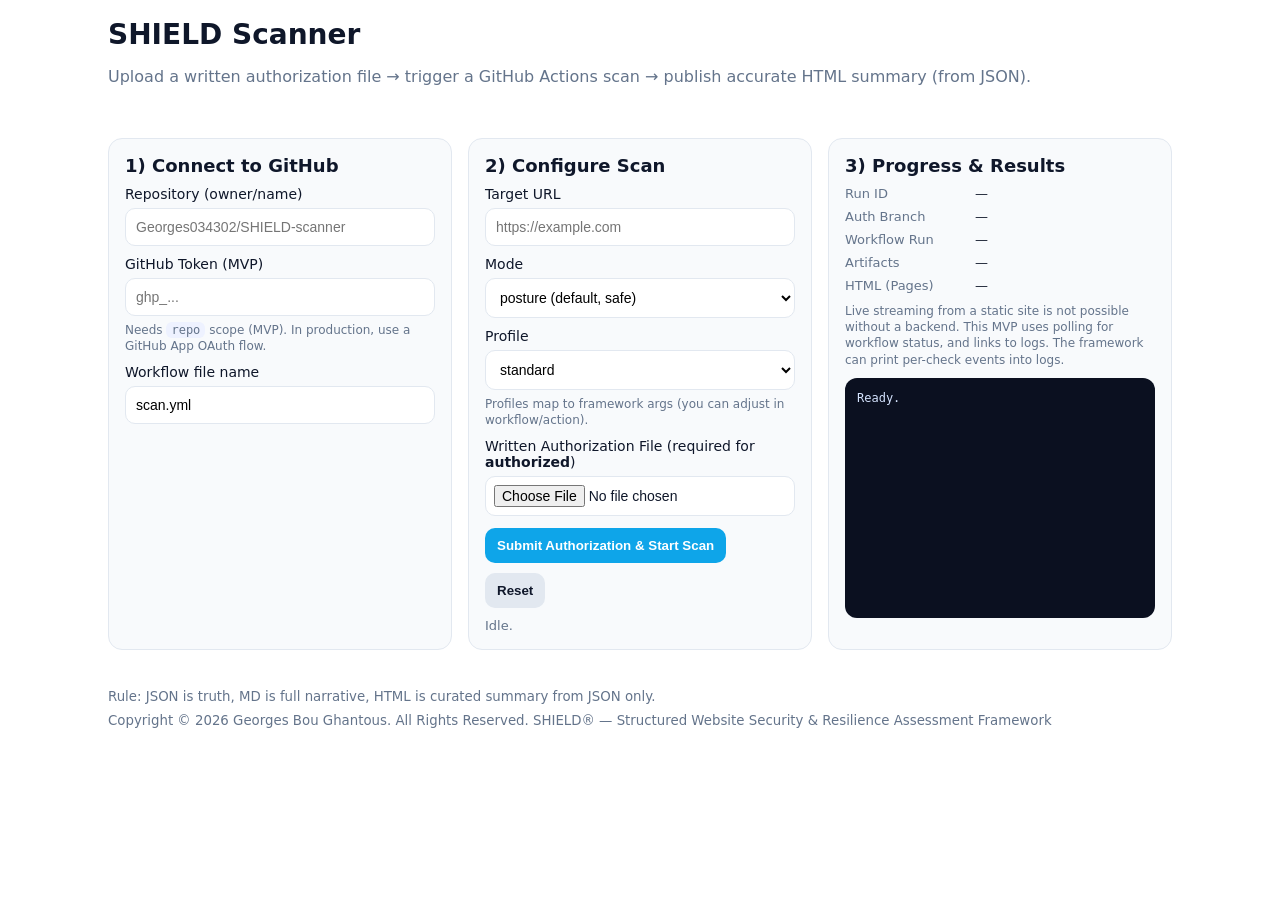
==== site/index.html @ 2886217d "SHIELD v1.0" ====
<!doctype html>
<!-- 
  Copyright © 2026 Georges Bou Ghantous. All Rights Reserved.
  SHIELD® — Structured Website Security & Resilience Assessment Framework
  This file is part of SHIELD Scanner and is subject to the terms of the
  All Rights Reserved license included in the LICENSE file.
-->
<html lang="en">
<head>
  <meta charset="utf-8" />
  <meta name="viewport" content="width=device-width, initial-scale=1" />
  <title>SHIELD Scanner</title>
  <link rel="stylesheet" href="./styles.css" />
</head>
<body>
  <header class="wrap">
    <h1>SHIELD Scanner</h1>
    <p class="muted">
      Upload a written authorization file → trigger a GitHub Actions scan → publish accurate HTML summary (from JSON).
    </p>
  </header>

  <main class="wrap grid">
    <section class="card">
      <h2>1) Connect to GitHub</h2>
      <label>
        Repository (owner/name)
        <input id="repo" placeholder="Georges034302/SHIELD-scanner" />
      </label>

      <label>
        GitHub Token (MVP)
        <input id="token" type="password" placeholder="ghp_..." />
        <div class="hint">Needs <code>repo</code> scope (MVP). In production, use a GitHub App OAuth flow.</div>
      </label>

      <label>
        Workflow file name
        <input id="workflow" value="scan.yml" />
      </label>
    </section>

    <section class="card">
      <h2>2) Configure Scan</h2>
      <label>
        Target URL
        <input id="targetUrl" placeholder="https://example.com" />
      </label>

      <label>
        Mode
        <select id="mode">
          <option value="posture" selected>posture (default, safe)</option>
          <option value="authorized">authorized (requires written authorization + risk flag)</option>
        </select>
      </label>

      <label>
        Profile
        <select id="profile">
          <option value="standard" selected>standard</option>
          <option value="quick">quick</option>
          <option value="deep">deep</option>
        </select>
        <div class="hint">Profiles map to framework args (you can adjust in workflow/action).</div>
      </label>

      <label class="file">
        Written Authorization File (required for <b>authorized</b>)
        <input id="authFile" type="file" accept=".pdf,.txt,.doc,.docx,.png,.jpg,.jpeg" />
      </label>

      <div class="row">
        <button id="startBtn">Submit Authorization & Start Scan</button>
        <button id="resetBtn" class="secondary">Reset</button>
      </div>

      <div id="status" class="status muted">Idle.</div>
    </section>

    <section class="card">
      <h2>3) Progress & Results</h2>

      <div class="kv">
        <div class="k">Run ID</div><div class="v" id="runId">—</div>
        <div class="k">Auth Branch</div><div class="v" id="authBranch">—</div>
        <div class="k">Workflow Run</div><div class="v" id="runLink">—</div>
        <div class="k">Artifacts</div><div class="v" id="artifactsLink">—</div>
        <div class="k">HTML (Pages)</div><div class="v" id="pagesLink">—</div>
      </div>

      <div class="hint">
        Live streaming from a static site is not possible without a backend.
        This MVP uses polling for workflow status, and links to logs. The framework can print per-check events into logs.
      </div>

      <pre id="log" class="log">Waiting…</pre>
    </section>
  </main>

  <footer class="wrap muted">
    <small>
      Rule: JSON is truth, MD is full narrative, HTML is curated summary from JSON only.
    </small>
    <small style="display:block;margin-top:8px">
      Copyright © 2026 Georges Bou Ghantous. All Rights Reserved. SHIELD® — Structured Website Security & Resilience Assessment Framework
    </small>
  </footer>

  <script src="./app.js"></script>
</body>
</html>
---- site/styles.css ----
/**
 * Copyright © 2026 Georges Bou Ghantous. All Rights Reserved.
 * SHIELD® — Structured Website Security & Resilience Assessment Framework
 * This file is part of SHIELD Scanner and is subject to the terms of the
 * All Rights Reserved license included in the LICENSE file.
 */

:root{
  --bg:#ffffff;
  --fg:#0f172a;
  --muted:#64748b;
  --card:#f8fafc;
  --border:#e2e8f0;
  --btn:#0ea5e9;
  --btn2:#e2e8f0;
}

*{box-sizing:border-box}
body{
  margin:0;
  font-family: system-ui, -apple-system, Segoe UI, Roboto, Arial, sans-serif;
  color:var(--fg);
  background:var(--bg);
}
.wrap{max-width:1100px;margin:0 auto;padding:18px;}
.grid{display:grid;grid-template-columns:repeat(auto-fit,minmax(320px,1fr));gap:16px;}
.card{
  background:var(--card);
  border:1px solid var(--border);
  border-radius:14px;
  padding:16px;
}
h1{margin:0 0 6px 0;font-size:28px;}
h2{margin:0 0 10px 0;font-size:18px;}
label{display:block;margin:10px 0;font-size:14px;}
input, select{
  width:100%;
  margin-top:6px;
  padding:10px 10px;
  border:1px solid var(--border);
  border-radius:10px;
  font-size:14px;
  background:#fff;
}
.file input{padding:8px;}
.row{display:flex;gap:10px;margin-top:12px;flex-wrap:wrap;}
button{
  border:0;
  background:var(--btn);
  color:white;
  padding:10px 12px;
  border-radius:10px;
  font-weight:600;
  cursor:pointer;
}
button.secondary{
  background:var(--btn2);
  color:var(--fg);
}
button:disabled{opacity:.6;cursor:not-allowed;}
.muted{color:var(--muted);}
.hint{font-size:12px;color:var(--muted);margin-top:6px;line-height:1.35}
.status{margin-top:10px;font-size:13px;}
.kv{display:grid;grid-template-columns:120px 1fr;gap:8px 10px;font-size:13px;margin:10px 0;}
.k{color:var(--muted);}
.v a{color:var(--btn);text-decoration:none;}
.log{
  margin:10px 0 0 0;
  background:#0b1020;
  color:#d6e4ff;
  border-radius:12px;
  padding:12px;
  height:240px;
  overflow:auto;
  font-size:12px;
  line-height:1.35;
}
code{background:#eef2ff;padding:1px 5px;border-radius:6px;}
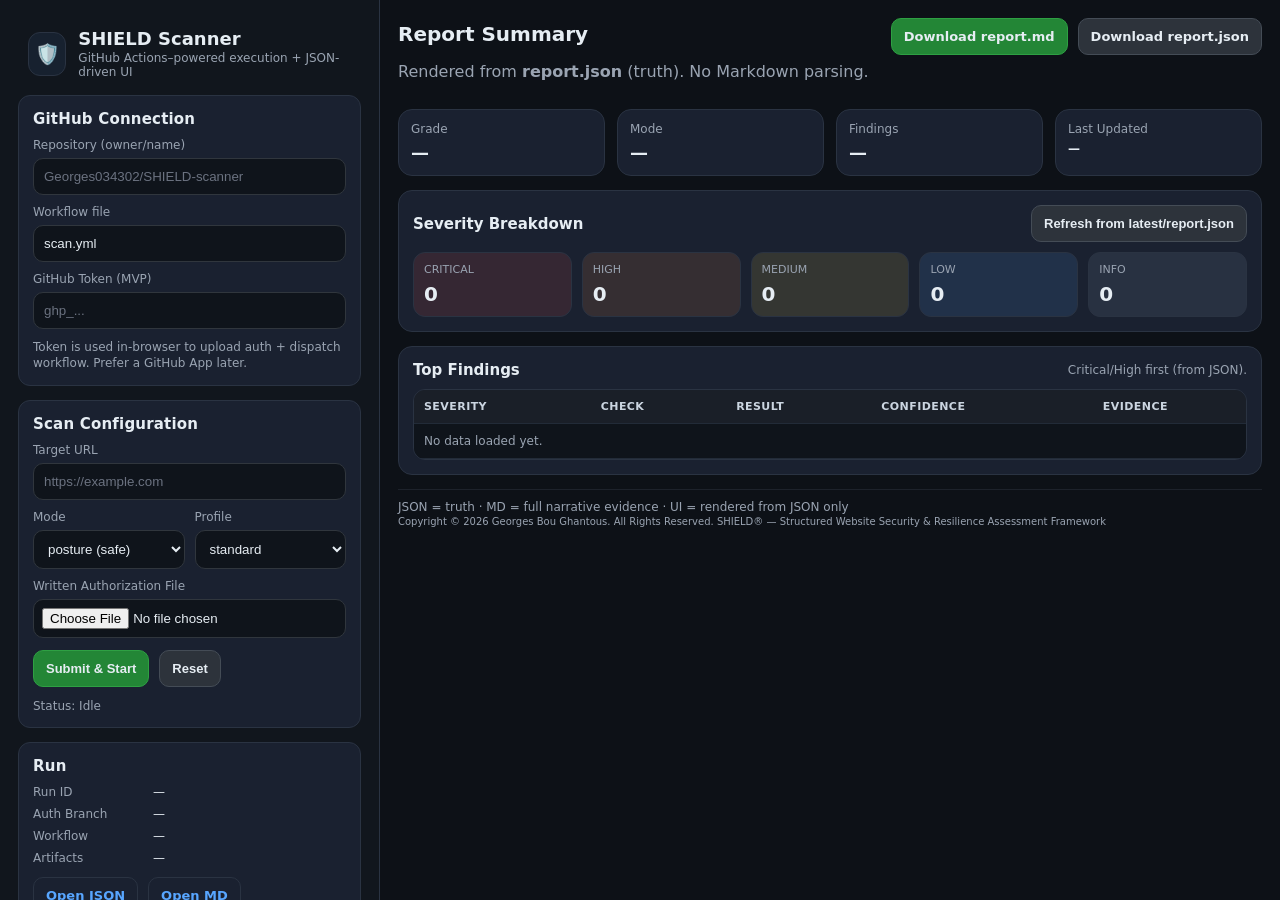
==== commit 05ac4a6a: "UI v1.0 - Production-ready scanner interface" ====
--- a/site/index.html
+++ b/site/index.html
@@ -7,106 +7,210 @@
 -->
 <html lang="en">
 <head>
-  <meta charset="utf-8" />
-  <meta name="viewport" content="width=device-width, initial-scale=1" />
+  <meta charset="UTF-8" />
   <title>SHIELD Scanner</title>
-  <link rel="stylesheet" href="./styles.css" />
+  <meta name="viewport" content="width=device-width, initial-scale=1.0" />
+  <link rel="stylesheet" href="styles.css" />
 </head>
+
 <body>
-  <header class="wrap">
-    <h1>SHIELD Scanner</h1>
-    <p class="muted">
-      Upload a written authorization file → trigger a GitHub Actions scan → publish accurate HTML summary (from JSON).
-    </p>
-  </header>
-
-  <main class="wrap grid">
-    <section class="card">
-      <h2>1) Connect to GitHub</h2>
-      <label>
-        Repository (owner/name)
-        <input id="repo" placeholder="Georges034302/SHIELD-scanner" />
-      </label>
-
-      <label>
-        GitHub Token (MVP)
+  <div class="main-container">
+
+    <!-- Sidebar -->
+    <aside class="sidebar">
+      <div class="brand">
+        <div class="brand-mark">🛡️</div>
+        <div class="brand-text">
+          <div class="brand-title">SHIELD Scanner</div>
+          <div class="brand-sub">GitHub Actions–powered execution + JSON-driven UI</div>
+        </div>
+      </div>
+
+      <!-- GitHub Connection -->
+      <section class="card">
+        <h2>GitHub Connection</h2>
+
+        <label for="repo">Repository (owner/name)</label>
+        <input id="repo" type="text" placeholder="Georges034302/SHIELD-scanner" />
+
+        <label for="workflow">Workflow file</label>
+        <input id="workflow" type="text" value="scan.yml" />
+
+        <label for="token">GitHub Token (MVP)</label>
         <input id="token" type="password" placeholder="ghp_..." />
-        <div class="hint">Needs <code>repo</code> scope (MVP). In production, use a GitHub App OAuth flow.</div>
-      </label>
-
-      <label>
-        Workflow file name
-        <input id="workflow" value="scan.yml" />
-      </label>
-    </section>
-
-    <section class="card">
-      <h2>2) Configure Scan</h2>
-      <label>
-        Target URL
-        <input id="targetUrl" placeholder="https://example.com" />
-      </label>
-
-      <label>
-        Mode
-        <select id="mode">
-          <option value="posture" selected>posture (default, safe)</option>
-          <option value="authorized">authorized (requires written authorization + risk flag)</option>
-        </select>
-      </label>
-
-      <label>
-        Profile
-        <select id="profile">
-          <option value="standard" selected>standard</option>
-          <option value="quick">quick</option>
-          <option value="deep">deep</option>
-        </select>
-        <div class="hint">Profiles map to framework args (you can adjust in workflow/action).</div>
-      </label>
-
-      <label class="file">
-        Written Authorization File (required for <b>authorized</b>)
-        <input id="authFile" type="file" accept=".pdf,.txt,.doc,.docx,.png,.jpg,.jpeg" />
-      </label>
-
-      <div class="row">
-        <button id="startBtn">Submit Authorization & Start Scan</button>
-        <button id="resetBtn" class="secondary">Reset</button>
+
+        <div class="note">
+          Token is used in-browser to upload auth + dispatch workflow.
+          Prefer a GitHub App later.
+        </div>
+      </section>
+
+      <!-- Scan Config -->
+      <section class="card">
+        <h2>Scan Configuration</h2>
+
+        <label for="targetUrl">Target URL</label>
+        <input id="targetUrl" type="url" placeholder="https://example.com" />
+
+        <div class="two-col">
+          <div>
+            <label for="mode">Mode</label>
+            <select id="mode">
+              <option value="posture" selected>posture (safe)</option>
+              <option value="authorized">authorized (requires auth)</option>
+            </select>
+          </div>
+
+          <div>
+            <label for="profile">Profile</label>
+            <select id="profile">
+              <option value="quick">quick</option>
+              <option value="standard" selected>standard</option>
+              <option value="deep">deep</option>
+            </select>
+          </div>
+        </div>
+
+        <label for="authFile">Written Authorization File</label>
+        <input id="authFile" type="file" class="file" accept=".pdf,.txt,.doc,.docx,.png,.jpg,.jpeg" />
+
+        <div class="buttons-row">
+          <button id="startBtn" class="btn primary">Submit & Start</button>
+          <button id="resetBtn" class="btn">Reset</button>
+        </div>
+
+        <p id="status" class="status">Status: Idle</p>
+      </section>
+
+      <!-- Run Links -->
+      <section class="card">
+        <h2>Run</h2>
+        <div class="kv">
+          <div class="k">Run ID</div><div class="v" id="runId">—</div>
+          <div class="k">Auth Branch</div><div class="v" id="authBranch">—</div>
+          <div class="k">Workflow</div><div class="v" id="runLink">—</div>
+          <div class="k">Artifacts</div><div class="v" id="artifactsLink">—</div>
+        </div>
+
+        <div class="buttons-row">
+          <a id="openLatestJson" class="btn link" href="latest/report.json" target="_blank" rel="noreferrer">Open JSON</a>
+          <a id="openLatestMd" class="btn link" href="latest/report.md" target="_blank" rel="noreferrer">Open MD</a>
+        </div>
+
+        <div class="note">
+          The UI renders summary from <code>latest/report.json</code>. Markdown is for download only.
+        </div>
+      </section>
+
+      <!-- Console -->
+      <section class="card">
+        <h2>Console</h2>
+        <pre id="log" class="log">Waiting…</pre>
+      </section>
+    </aside>
+
+    <!-- Main Content -->
+    <main class="content">
+
+      <!-- Header -->
+      <div class="content-head">
+        <div>
+          <h1>Report Summary</h1>
+          <p class="muted">
+            Rendered from <b>report.json</b> (truth). No Markdown parsing.
+          </p>
+        </div>
+
+        <div class="download-row">
+          <a class="btn primary" id="downloadMd" href="latest/report.md" download>Download report.md</a>
+          <a class="btn" id="downloadJson" href="latest/report.json" download>Download report.json</a>
+        </div>
       </div>
 
-      <div id="status" class="status muted">Idle.</div>
-    </section>
-
-    <section class="card">
-      <h2>3) Progress & Results</h2>
-
-      <div class="kv">
-        <div class="k">Run ID</div><div class="v" id="runId">—</div>
-        <div class="k">Auth Branch</div><div class="v" id="authBranch">—</div>
-        <div class="k">Workflow Run</div><div class="v" id="runLink">—</div>
-        <div class="k">Artifacts</div><div class="v" id="artifactsLink">—</div>
-        <div class="k">HTML (Pages)</div><div class="v" id="pagesLink">—</div>
+      <!-- Summary cards -->
+      <div class="cards">
+        <div class="summary-card">
+          <div class="k">Grade</div>
+          <div class="v" id="sumGrade">—</div>
+        </div>
+        <div class="summary-card">
+          <div class="k">Mode</div>
+          <div class="v" id="sumMode">—</div>
+        </div>
+        <div class="summary-card">
+          <div class="k">Findings</div>
+          <div class="v" id="sumFindings">—</div>
+        </div>
+        <div class="summary-card">
+          <div class="k">Last Updated</div>
+          <div class="v small" id="sumUpdated">—</div>
+        </div>
       </div>
 
-      <div class="hint">
-        Live streaming from a static site is not possible without a backend.
-        This MVP uses polling for workflow status, and links to logs. The framework can print per-check events into logs.
-      </div>
-
-      <pre id="log" class="log">Waiting…</pre>
-    </section>
-  </main>
-
-  <footer class="wrap muted">
-    <small>
-      Rule: JSON is truth, MD is full narrative, HTML is curated summary from JSON only.
-    </small>
-    <small style="display:block;margin-top:8px">
-      Copyright © 2026 Georges Bou Ghantous. All Rights Reserved. SHIELD® — Structured Website Security & Resilience Assessment Framework
-    </small>
-  </footer>
-
-  <script src="./app.js"></script>
+      <!-- Severity breakdown -->
+      <section class="panel">
+        <div class="panel-head">
+          <h2>Severity Breakdown</h2>
+          <button id="refreshBtn" class="btn">Refresh from latest/report.json</button>
+        </div>
+        <div class="sev-grid">
+          <div class="sev-card crit">
+            <div class="k">CRITICAL</div>
+            <div class="v" id="sevCritical">0</div>
+          </div>
+          <div class="sev-card high">
+            <div class="k">HIGH</div>
+            <div class="v" id="sevHigh">0</div>
+          </div>
+          <div class="sev-card med">
+            <div class="k">MEDIUM</div>
+            <div class="v" id="sevMedium">0</div>
+          </div>
+          <div class="sev-card low">
+            <div class="k">LOW</div>
+            <div class="v" id="sevLow">0</div>
+          </div>
+          <div class="sev-card info">
+            <div class="k">INFO</div>
+            <div class="v" id="sevInfo">0</div>
+          </div>
+        </div>
+      </section>
+
+      <!-- Top findings -->
+      <section class="panel">
+        <div class="panel-head">
+          <h2>Top Findings</h2>
+          <div class="muted small">Critical/High first (from JSON).</div>
+        </div>
+
+        <div class="table-wrap">
+          <table class="table" id="findingsTable">
+            <thead>
+              <tr>
+                <th>Severity</th>
+                <th>Check</th>
+                <th>Result</th>
+                <th>Confidence</th>
+                <th>Evidence</th>
+              </tr>
+            </thead>
+            <tbody id="findingsTbody">
+              <tr><td colspan="5" class="muted">No data loaded yet.</td></tr>
+            </tbody>
+          </table>
+        </div>
+      </section>
+
+      <footer class="footer">
+        <span>JSON = truth · MD = full narrative evidence · UI = rendered from JSON only</span>
+        <br>
+        <small>Copyright © 2026 Georges Bou Ghantous. All Rights Reserved. SHIELD® — Structured Website Security & Resilience Assessment Framework</small>
+      </footer>
+
+    </main>
+  </div>
+
+  <script type="module" src="app.js"></script>
 </body>
 </html>
--- a/site/styles.css
+++ b/site/styles.css
@@ -1,78 +1,348 @@
-/**
- * Copyright © 2026 Georges Bou Ghantous. All Rights Reserved.
- * SHIELD® — Structured Website Security & Resilience Assessment Framework
- * This file is part of SHIELD Scanner and is subject to the terms of the
- * All Rights Reserved license included in the LICENSE file.
- */
-
+/* ===== Theme ===== */
 :root{
-  --bg:#ffffff;
-  --fg:#0f172a;
-  --muted:#64748b;
-  --card:#f8fafc;
-  --border:#e2e8f0;
-  --btn:#0ea5e9;
-  --btn2:#e2e8f0;
-}
-
-*{box-sizing:border-box}
+  --bg: #0d1117;
+  --panel: #11161d;
+  --card: #1a2130;
+  --border: #2a3342;
+  --text: #e6edf3;
+  --muted: #9aa4b2;
+
+  --btn: #2d333b;
+  --btn-border: #444c56;
+
+  --primary: #238636;
+  --primary-border: #2ea043;
+
+  --danger: #da3633;
+  --danger-border: #f85149;
+
+  --link: #58a6ff;
+
+  --crit-bg: rgba(248, 81, 73, 0.12);
+  --high-bg: rgba(251, 143, 68, 0.12);
+  --med-bg: rgba(245, 200, 66, 0.12);
+  --low-bg: rgba(88, 166, 255, 0.12);
+  --info-bg: rgba(148, 163, 184, 0.12);
+}
+
+*{ box-sizing:border-box; }
+html,body{ height:100%; }
 body{
   margin:0;
+  background:var(--bg);
+  color:var(--text);
   font-family: system-ui, -apple-system, Segoe UI, Roboto, Arial, sans-serif;
-  color:var(--fg);
-  background:var(--bg);
-}
-.wrap{max-width:1100px;margin:0 auto;padding:18px;}
-.grid{display:grid;grid-template-columns:repeat(auto-fit,minmax(320px,1fr));gap:16px;}
+}
+
+/* ===== Layout ===== */
+.main-container{
+  display:flex;
+  height:100vh;
+  overflow:hidden;
+}
+
+/* ===== Sidebar ===== */
+.sidebar{
+  width: 380px;
+  min-width: 340px;
+  background: var(--panel);
+  padding: 18px;
+  overflow-y:auto;
+  border-right: 1px solid var(--border);
+}
+
+.brand{
+  display:flex;
+  gap:12px;
+  align-items:center;
+  padding: 10px 10px 16px 10px;
+}
+.brand-mark{
+  width:44px;
+  height:44px;
+  border-radius: 12px;
+  display:flex;
+  align-items:center;
+  justify-content:center;
+  background: rgba(88,166,255,0.08);
+  border: 1px solid var(--border);
+  font-size: 20px;
+}
+.brand-title{ font-weight: 800; font-size: 18px; }
+.brand-sub{ color: var(--muted); font-size: 12px; margin-top: 2px; }
+
+/* ===== Cards ===== */
 .card{
-  background:var(--card);
-  border:1px solid var(--border);
-  border-radius:14px;
-  padding:16px;
-}
-h1{margin:0 0 6px 0;font-size:28px;}
-h2{margin:0 0 10px 0;font-size:18px;}
-label{display:block;margin:10px 0;font-size:14px;}
+  background: var(--card);
+  padding: 14px;
+  border-radius: 12px;
+  margin-bottom: 14px;
+  border: 1px solid var(--border);
+}
+
+.card h2{
+  margin:0 0 10px 0;
+  font-size: 15px;
+  letter-spacing: .2px;
+}
+
+label{
+  display:block;
+  margin: 10px 0 6px 0;
+  font-size: 12px;
+  color: var(--muted);
+}
+
 input, select{
+  width: 100%;
+  padding: 10px 10px;
+  background: #0f141b;
+  border: 1px solid #30363d;
+  border-radius: 10px;
+  color: var(--text);
+  outline: none;
+}
+
+input::placeholder{ color: #6b7280; }
+
+.file{
+  padding: 8px;
+}
+
+.two-col{
+  display:grid;
+  grid-template-columns: 1fr 1fr;
+  gap: 10px;
+}
+
+.note{
+  margin-top: 10px;
+  color: var(--muted);
+  font-size: 12px;
+  line-height: 1.35;
+}
+
+.status{
+  margin: 12px 0 0 0;
+  font-size: 12px;
+  color: var(--muted);
+}
+
+/* ===== Buttons ===== */
+.buttons-row{
+  margin-top: 12px;
+  display:flex;
+  gap: 10px;
+  flex-wrap: wrap;
+}
+
+.btn{
+  display:inline-flex;
+  align-items:center;
+  justify-content:center;
+  gap:8px;
+  padding: 10px 12px;
+  background: var(--btn);
+  border: 1px solid var(--btn-border);
+  border-radius: 10px;
+  cursor:pointer;
+  color: var(--text);
+  font-size: 13px;
+  font-weight: 700;
+  text-decoration: none;
+}
+
+.btn:hover{ background:#3a424d; }
+
+.btn.primary{
+  background: var(--primary);
+  border-color: var(--primary-border);
+}
+
+.btn.primary:hover{ background:#2ea043; }
+
+.btn.danger{
+  background: var(--danger);
+  border-color: var(--danger-border);
+}
+
+.btn.link{
+  background: transparent;
+  border-color: var(--border);
+  color: var(--link);
+}
+.btn.link:hover{
+  background: rgba(88,166,255,0.08);
+}
+
+.kv{
+  display:grid;
+  grid-template-columns: 110px 1fr;
+  gap: 8px 10px;
+  margin-top: 8px;
+  font-size: 12px;
+}
+.k{ color: var(--muted); }
+.v{ color: var(--text); word-break: break-word; }
+.v a{ color: var(--link); text-decoration:none; }
+
+/* ===== Console ===== */
+.log{
+  margin: 10px 0 0 0;
+  background: #0b1020;
+  color: #d6e4ff;
+  border-radius: 12px;
+  padding: 12px;
+  height: 220px;
+  overflow:auto;
+  font-size: 12px;
+  line-height: 1.35;
+  border: 1px solid rgba(88,166,255,0.12);
+}
+
+/* ===== Content ===== */
+.content{
+  flex:1;
+  padding: 18px 18px 10px 18px;
+  overflow-y:auto;
+}
+
+.content-head{
+  display:flex;
+  align-items:flex-start;
+  justify-content:space-between;
+  gap: 14px;
+  margin-bottom: 12px;
+}
+
+h1{
+  margin: 4px 0 4px 0;
+  font-size: 20px;
+}
+.muted{ color: var(--muted); }
+.small{ font-size: 12px; }
+
+.download-row{
+  display:flex;
+  gap: 10px;
+  flex-wrap:wrap;
+  justify-content:flex-end;
+}
+
+/* Summary cards */
+.cards{
+  display:grid;
+  grid-template-columns: repeat(auto-fit, minmax(190px, 1fr));
+  gap: 12px;
+  margin: 10px 0 14px 0;
+}
+
+.summary-card{
+  background: var(--card);
+  border: 1px solid var(--border);
+  border-radius: 14px;
+  padding: 12px;
+}
+.summary-card .k{ font-size: 12px; color: var(--muted); }
+.summary-card .v{ font-size: 18px; font-weight: 900; margin-top: 6px; }
+.summary-card .v.small{ font-size: 12px; font-weight: 700; }
+
+/* Panels */
+.panel{
+  background: var(--card);
+  border: 1px solid var(--border);
+  border-radius: 14px;
+  padding: 14px;
+  margin-bottom: 14px;
+}
+
+.panel-head{
+  display:flex;
+  align-items:center;
+  justify-content:space-between;
+  gap: 12px;
+  margin-bottom: 10px;
+}
+.panel h2{ margin:0; font-size: 15px; }
+
+/* Severity cards */
+.sev-grid{
+  display:grid;
+  grid-template-columns: repeat(auto-fit, minmax(150px, 1fr));
+  gap: 10px;
+}
+
+.sev-card{
+  border: 1px solid var(--border);
+  border-radius: 12px;
+  padding: 10px;
+  background: rgba(148,163,184,0.06);
+}
+.sev-card .k{ font-size: 11px; color: var(--muted); }
+.sev-card .v{ font-size: 20px; font-weight: 900; margin-top: 6px; }
+
+.sev-card.crit{ background: var(--crit-bg); }
+.sev-card.high{ background: var(--high-bg); }
+.sev-card.med{ background: var(--med-bg); }
+.sev-card.low{ background: var(--low-bg); }
+.sev-card.info{ background: var(--info-bg); }
+
+/* Table */
+.table-wrap{
+  overflow:auto;
+  border-radius: 12px;
+  border: 1px solid var(--border);
+}
+
+.table{
   width:100%;
-  margin-top:6px;
-  padding:10px 10px;
-  border:1px solid var(--border);
-  border-radius:10px;
-  font-size:14px;
-  background:#fff;
-}
-.file input{padding:8px;}
-.row{display:flex;gap:10px;margin-top:12px;flex-wrap:wrap;}
-button{
-  border:0;
-  background:var(--btn);
-  color:white;
-  padding:10px 12px;
-  border-radius:10px;
-  font-weight:600;
-  cursor:pointer;
-}
-button.secondary{
-  background:var(--btn2);
-  color:var(--fg);
-}
-button:disabled{opacity:.6;cursor:not-allowed;}
-.muted{color:var(--muted);}
-.hint{font-size:12px;color:var(--muted);margin-top:6px;line-height:1.35}
-.status{margin-top:10px;font-size:13px;}
-.kv{display:grid;grid-template-columns:120px 1fr;gap:8px 10px;font-size:13px;margin:10px 0;}
-.k{color:var(--muted);}
-.v a{color:var(--btn);text-decoration:none;}
-.log{
-  margin:10px 0 0 0;
-  background:#0b1020;
-  color:#d6e4ff;
-  border-radius:12px;
-  padding:12px;
-  height:240px;
-  overflow:auto;
-  font-size:12px;
-  line-height:1.35;
-}
-code{background:#eef2ff;padding:1px 5px;border-radius:6px;}
+  border-collapse: collapse;
+  min-width: 860px;
+  background: #0f141b;
+}
+
+.table th, .table td{
+  padding: 10px 10px;
+  border-bottom: 1px solid #222b38;
+  text-align:left;
+  vertical-align: top;
+  font-size: 12px;
+}
+
+.table th{
+  color: #cbd5e1;
+  background: rgba(148,163,184,0.08);
+  font-size: 11px;
+  text-transform: uppercase;
+  letter-spacing: .04em;
+}
+
+.table td code{
+  padding: 2px 6px;
+  border-radius: 999px;
+  background: rgba(88,166,255,0.10);
+  border: 1px solid rgba(88,166,255,0.18);
+  color: #cfe6ff;
+  font-size: 11px;
+}
+
+.footer{
+  margin-top: 6px;
+  padding: 10px 0 0 0;
+  color: var(--muted);
+  font-size: 12px;
+  border-top: 1px solid rgba(148,163,184,0.12);
+}
+
+/* Responsive */
+@media (max-width: 980px){
+  .main-container{ flex-direction: column; }
+  .sidebar{
+    width: auto;
+    min-width: auto;
+    border-right: none;
+    border-bottom: 1px solid var(--border);
+  }
+  .content-head{ flex-direction: column; align-items:flex-start; }
+  .download-row{ justify-content:flex-start; }
+}
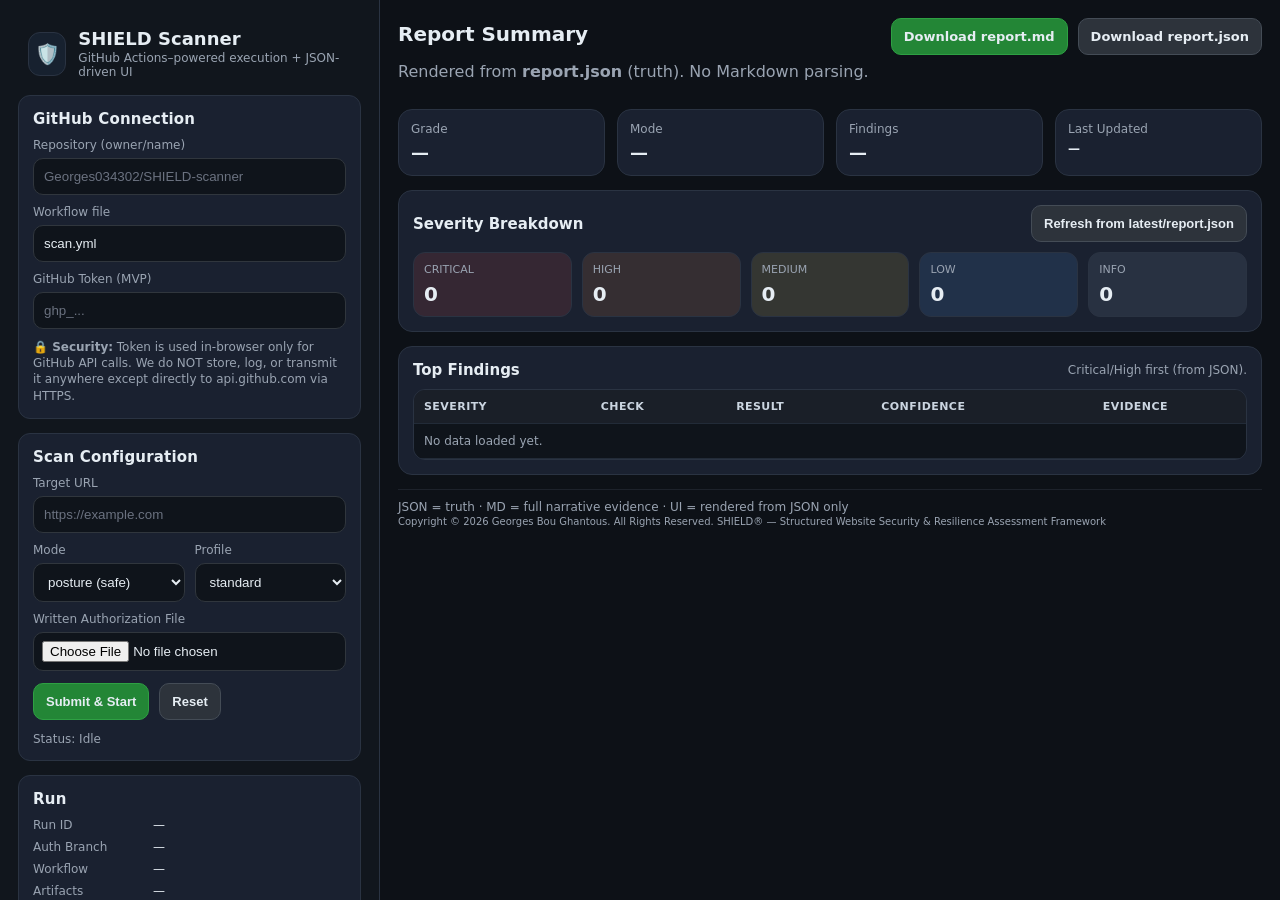
==== commit 4b1884a1: "Deploy UI independently on push - fixes cold start problem" ====
--- a/site/index.html
+++ b/site/index.html
@@ -40,8 +40,7 @@
         <input id="token" type="password" placeholder="ghp_..." />
 
         <div class="note">
-          Token is used in-browser to upload auth + dispatch workflow.
-          Prefer a GitHub App later.
+          <strong>🔒 Security:</strong> Token is used in-browser only for GitHub API calls. We do NOT store, log, or transmit it anywhere except directly to api.github.com via HTTPS.
         </div>
       </section>
 
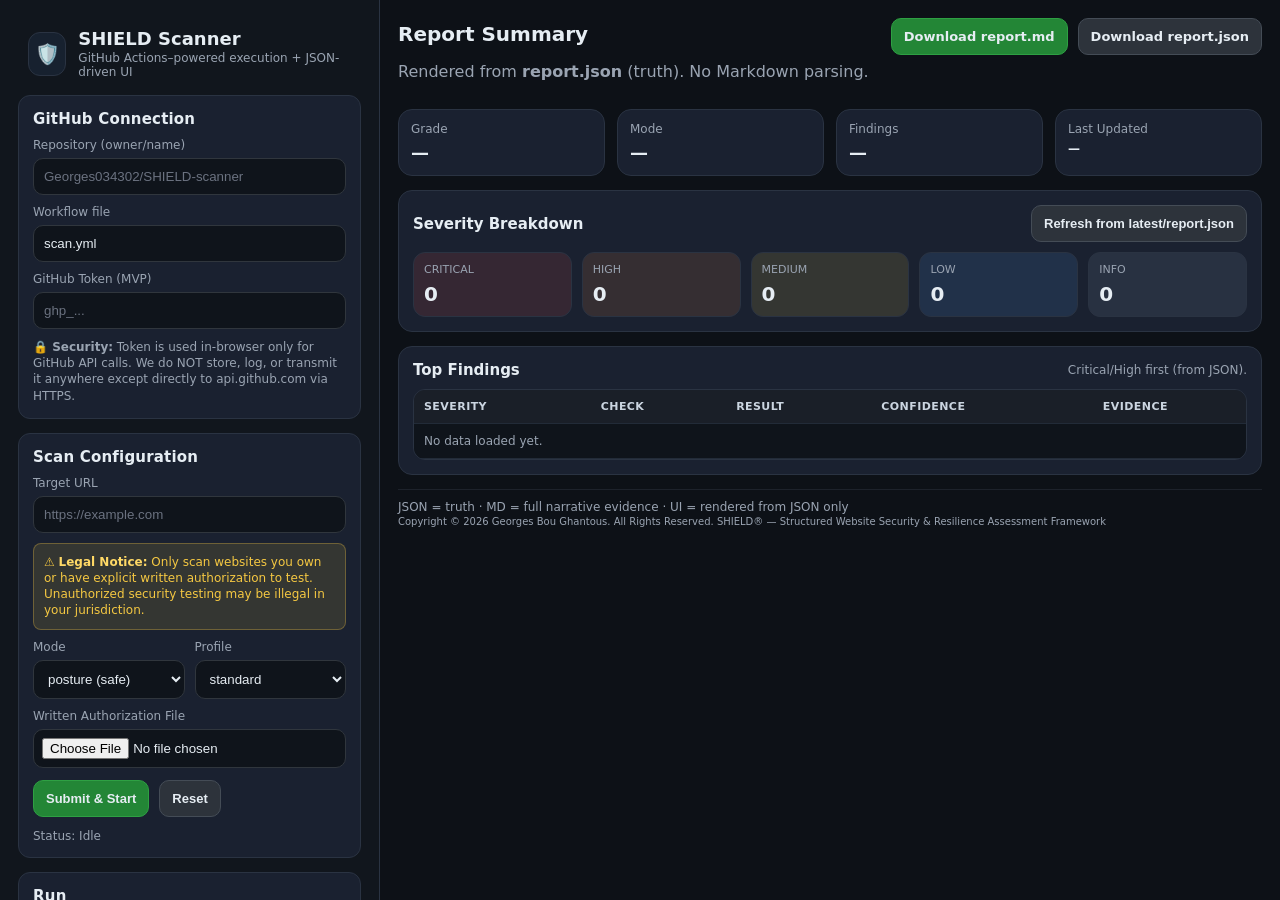
==== commit ad66ad4d: "Fix: Add github-pages environment to workflows" ====
--- a/site/index.html
+++ b/site/index.html
@@ -50,6 +50,10 @@
 
         <label for="targetUrl">Target URL</label>
         <input id="targetUrl" type="url" placeholder="https://example.com" />
+
+        <div class="note warning">
+          ⚠️ <strong>Legal Notice:</strong> Only scan websites you own or have explicit written authorization to test. Unauthorized security testing may be illegal in your jurisdiction.
+        </div>
 
         <div class="two-col">
           <div>
--- a/site/styles.css
+++ b/site/styles.css
@@ -120,6 +120,18 @@
   color: var(--muted);
   font-size: 12px;
   line-height: 1.35;
+}
+
+.note.warning{
+  background: rgba(245, 200, 66, 0.12);
+  border: 1px solid rgba(245, 200, 66, 0.3);
+  border-radius: 8px;
+  padding: 10px;
+  color: #f5c842;
+}
+
+.note.warning strong{
+  color: #ffd966;
 }
 
 .status{
